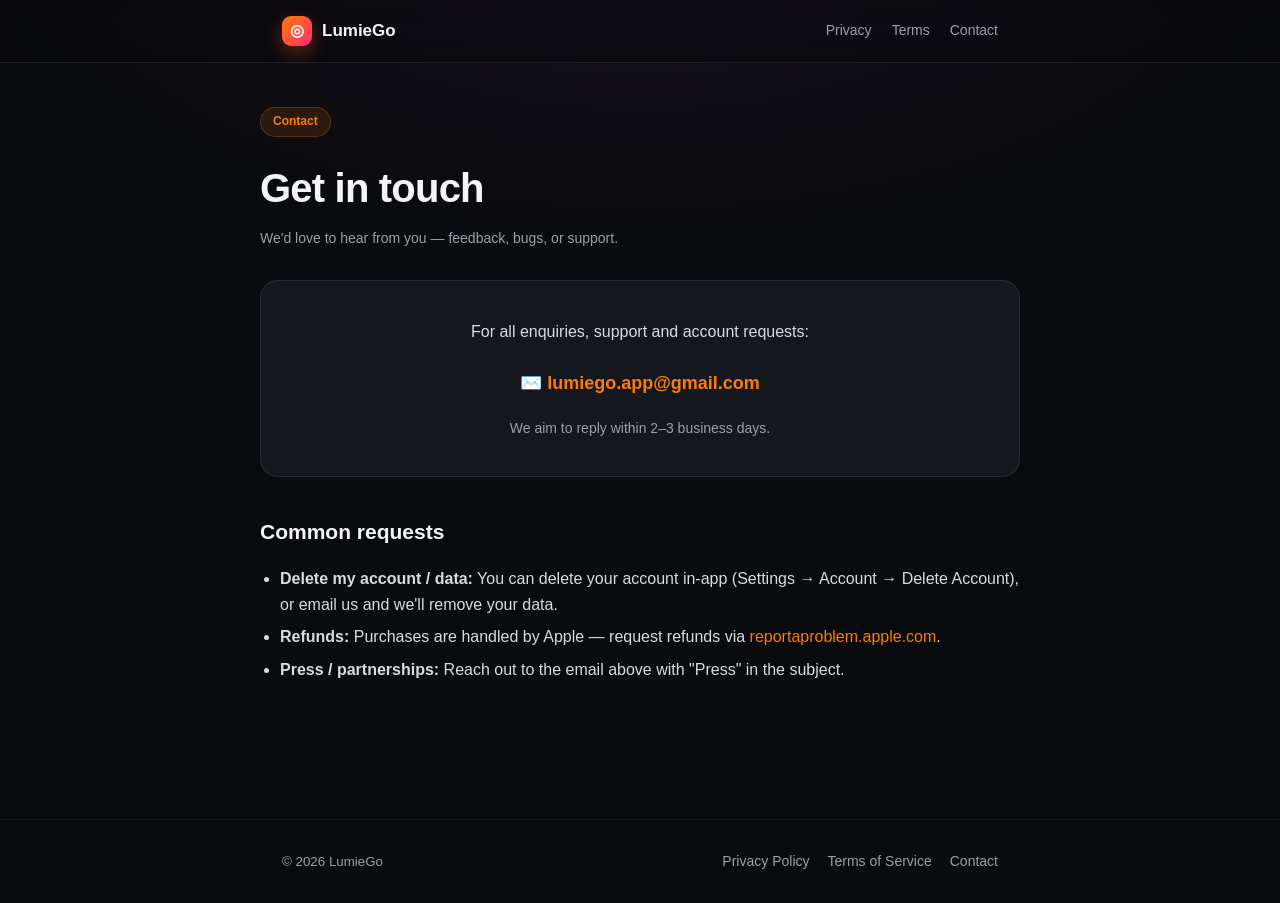
==== contact.html @ e359f2d5 "LumieGo website: landing, privacy, terms, contact" ====
<!DOCTYPE html>
<html lang="en">
<head>
  <meta charset="UTF-8" />
  <meta name="viewport" content="width=device-width, initial-scale=1.0" />
  <title>Contact — LumieGo</title>
  <meta name="description" content="Get in touch with the LumieGo team." />
  <link rel="stylesheet" href="styles.css" />
</head>
<body>
  <nav class="nav">
    <div class="wrap">
      <a class="brand" href="index.html" style="color:inherit"><span class="logo">◎</span> LumieGo</a>
      <div class="nav-links">
        <a href="privacy.html">Privacy</a>
        <a href="terms.html">Terms</a>
        <a class="keep" href="contact.html">Contact</a>
      </div>
    </div>
  </nav>

  <main class="wrap doc">
    <span class="pill">Contact</span>
    <h1>Get in touch</h1>
    <p class="updated">We'd love to hear from you — feedback, bugs, or support.</p>

    <div class="card contact-card">
      <p>For all enquiries, support and account requests:</p>
      <a class="email-btn" href="mailto:lumiego.app@gmail.com">✉️ lumiego.app@gmail.com</a>
      <p style="margin-top:18px;color:var(--muted);font-size:14px;">We aim to reply within 2–3 business days.</p>
    </div>

    <h2>Common requests</h2>
    <ul>
      <li><strong>Delete my account / data:</strong> You can delete your account in-app (Settings → Account → Delete Account), or email us and we'll remove your data.</li>
      <li><strong>Refunds:</strong> Purchases are handled by Apple — request refunds via <a href="https://reportaproblem.apple.com">reportaproblem.apple.com</a>.</li>
      <li><strong>Press / partnerships:</strong> Reach out to the email above with "Press" in the subject.</li>
    </ul>
  </main>

  <footer class="footer">
    <div class="wrap">
      <small>© 2026 LumieGo</small>
      <div class="links">
        <a href="privacy.html">Privacy Policy</a>
        <a href="terms.html">Terms of Service</a>
        <a href="contact.html">Contact</a>
      </div>
    </div>
  </footer>
</body>
</html>
---- styles.css ----
/* LumieGo — shared styles */
:root {
  --bg: #0a0b0e;
  --bg-soft: #12141a;
  --card: #15171f;
  --text: #f4f5f7;
  --muted: #9aa0ab;
  --line: rgba(255, 255, 255, 0.08);
  --brand-a: #ff7a00;
  --brand-b: #ff2d75;
  --radius: 18px;
  --maxw: 760px;
}

* { box-sizing: border-box; }

html { scroll-behavior: smooth; }

body {
  margin: 0;
  background: radial-gradient(1200px 600px at 50% -10%, #1a1320 0%, var(--bg) 55%) no-repeat;
  color: var(--text);
  font-family: -apple-system, BlinkMacSystemFont, "Segoe UI", Roboto, Helvetica, Arial, sans-serif;
  line-height: 1.65;
  -webkit-font-smoothing: antialiased;
}

a { color: var(--brand-a); text-decoration: none; }
a:hover { text-decoration: underline; }

.wrap { max-width: var(--maxw); margin: 0 auto; padding: 0 22px; }

/* Nav */
.nav {
  position: sticky; top: 0; z-index: 10;
  backdrop-filter: saturate(180%) blur(14px);
  background: rgba(10, 11, 14, 0.7);
  border-bottom: 1px solid var(--line);
}
.nav .wrap {
  display: flex; align-items: center; justify-content: space-between;
  height: 62px;
}
.brand { display: flex; align-items: center; gap: 10px; font-weight: 700; font-size: 17px; }
.logo {
  width: 30px; height: 30px; border-radius: 9px;
  background: linear-gradient(135deg, var(--brand-a), var(--brand-b));
  display: grid; place-items: center; color: #fff; font-size: 16px;
  box-shadow: 0 6px 18px rgba(255, 90, 30, 0.35);
}
.nav-links { display: flex; gap: 20px; font-size: 14px; }
.nav-links a { color: var(--muted); }
.nav-links a:hover { color: var(--text); text-decoration: none; }

/* Hero */
.hero { text-align: center; padding: 76px 0 40px; }
.hero .logo-lg {
  width: 84px; height: 84px; border-radius: 22px; margin: 0 auto 22px;
  background: linear-gradient(135deg, var(--brand-a), var(--brand-b));
  display: grid; place-items: center; color: #fff; font-size: 42px;
  box-shadow: 0 14px 40px rgba(255, 90, 30, 0.4);
}
.hero h1 { font-size: clamp(34px, 6vw, 52px); margin: 0 0 12px; letter-spacing: -0.02em; }
.hero p { color: var(--muted); font-size: 18px; max-width: 520px; margin: 0 auto; }

.gradient-text {
  background: linear-gradient(135deg, var(--brand-a), var(--brand-b));
  -webkit-background-clip: text; background-clip: text; color: transparent;
}

/* Buttons */
.cta { display: flex; gap: 14px; justify-content: center; flex-wrap: wrap; margin-top: 30px; }
.btn {
  display: inline-flex; align-items: center; gap: 8px;
  padding: 13px 22px; border-radius: 999px; font-weight: 600; font-size: 15px;
  border: 1px solid var(--line);
}
.btn-primary {
  background: linear-gradient(135deg, var(--brand-a), var(--brand-b));
  color: #fff; border: none;
}
.btn-primary:hover { text-decoration: none; opacity: 0.92; }
.btn-ghost { color: var(--text); background: var(--card); }
.btn-ghost:hover { text-decoration: none; border-color: rgba(255,255,255,0.2); }

/* Feature grid */
.features { display: grid; grid-template-columns: repeat(3, 1fr); gap: 16px; margin: 56px 0; }
.feature {
  background: var(--card); border: 1px solid var(--line); border-radius: var(--radius);
  padding: 22px; text-align: left;
}
.feature .ic { font-size: 24px; margin-bottom: 10px; }
.feature h3 { margin: 0 0 6px; font-size: 16px; }
.feature p { margin: 0; color: var(--muted); font-size: 14px; }

/* Legal / content pages */
.doc { padding: 44px 0 80px; }
.doc h1 { font-size: clamp(30px, 5vw, 40px); margin: 0 0 6px; letter-spacing: -0.02em; }
.doc .updated { color: var(--muted); font-size: 14px; margin: 0 0 30px; }
.doc h2 { font-size: 21px; margin: 38px 0 10px; }
.doc h3 { font-size: 16px; margin: 24px 0 8px; }
.doc p, .doc li { color: #d8dbe2; }
.doc ul { padding-left: 20px; }
.doc li { margin: 6px 0; }
.doc .card {
  background: var(--card); border: 1px solid var(--line); border-radius: var(--radius);
  padding: 22px 24px; margin: 22px 0;
}
.pill {
  display: inline-block; font-size: 12px; font-weight: 600; color: var(--brand-a);
  background: rgba(255, 122, 0, 0.12); border: 1px solid rgba(255,122,0,0.25);
  padding: 4px 12px; border-radius: 999px; margin-bottom: 18px;
}

/* Contact */
.contact-card { text-align: center; }
.email-btn {
  display: inline-flex; align-items: center; gap: 10px; font-size: 18px; font-weight: 600;
  margin-top: 8px;
}

/* Footer */
.footer { border-top: 1px solid var(--line); padding: 30px 0; margin-top: 40px; }
.footer .wrap { display: flex; align-items: center; justify-content: space-between; flex-wrap: wrap; gap: 12px; }
.footer .links { display: flex; gap: 18px; font-size: 14px; }
.footer .links a { color: var(--muted); }
.footer small { color: var(--muted); }

@media (max-width: 640px) {
  .features { grid-template-columns: 1fr; }
  .nav-links { gap: 14px; }
  .nav-links a:not(.keep) { display: none; }
}
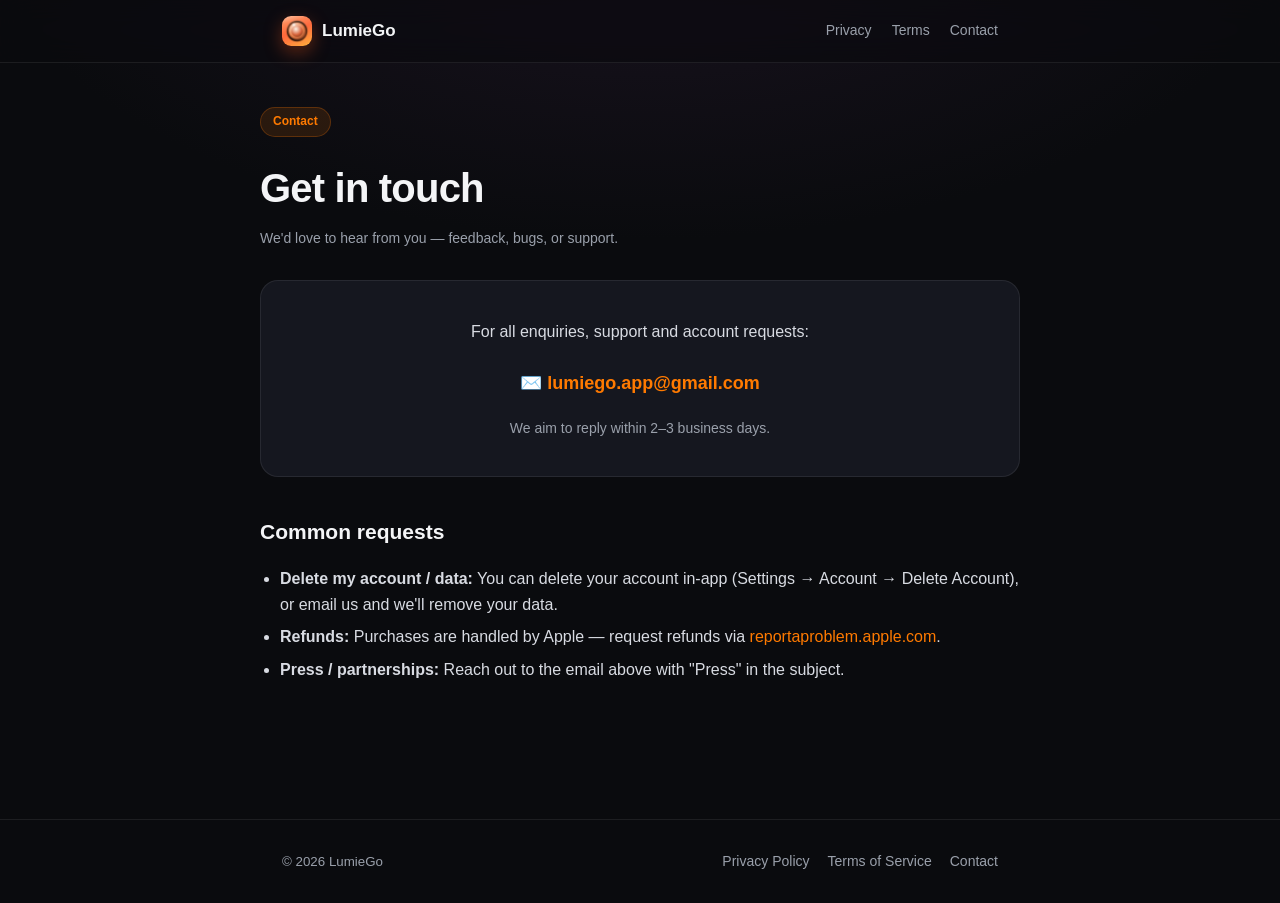
==== commit 5199306c: "Use LumieGo logo image across all pages" ====
--- a/contact.html
+++ b/contact.html
@@ -10,7 +10,7 @@
 <body>
   <nav class="nav">
     <div class="wrap">
-      <a class="brand" href="index.html" style="color:inherit"><span class="logo">◎</span> LumieGo</a>
+      <a class="brand" href="index.html" style="color:inherit"><img class="logo" src="logo.png" alt="LumieGo" /> LumieGo</a>
       <div class="nav-links">
         <a href="privacy.html">Privacy</a>
         <a href="terms.html">Terms</a>
--- a/styles.css
+++ b/styles.css
@@ -131,3 +131,7 @@
   .nav-links { gap: 14px; }
   .nav-links a:not(.keep) { display: none; }
 }
+
+/* Image logos (replacing the text mark) */
+img.logo { object-fit: cover; display: block; }
+img.logo-lg { object-fit: cover; display: block; }
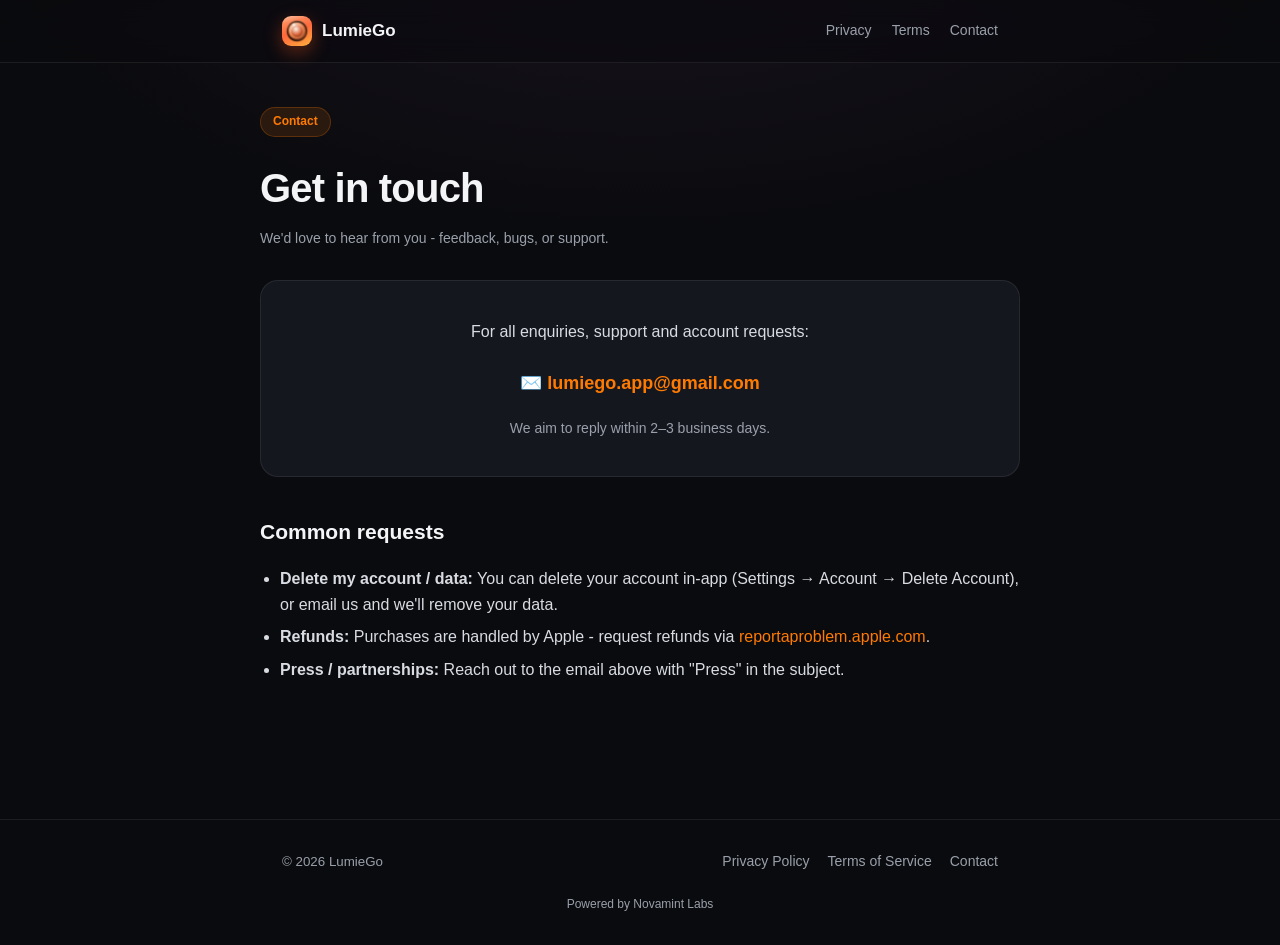
==== commit f4aded13: "New home page, remove em dashes, add Powered by Novamint Labs" ====
--- a/contact.html
+++ b/contact.html
@@ -3,7 +3,7 @@
 <head>
   <meta charset="UTF-8" />
   <meta name="viewport" content="width=device-width, initial-scale=1.0" />
-  <title>Contact — LumieGo</title>
+  <title>Contact - LumieGo</title>
   <meta name="description" content="Get in touch with the LumieGo team." />
   <link rel="stylesheet" href="styles.css" />
 </head>
@@ -22,7 +22,7 @@
   <main class="wrap doc">
     <span class="pill">Contact</span>
     <h1>Get in touch</h1>
-    <p class="updated">We'd love to hear from you — feedback, bugs, or support.</p>
+    <p class="updated">We'd love to hear from you - feedback, bugs, or support.</p>
 
     <div class="card contact-card">
       <p>For all enquiries, support and account requests:</p>
@@ -33,7 +33,7 @@
     <h2>Common requests</h2>
     <ul>
       <li><strong>Delete my account / data:</strong> You can delete your account in-app (Settings → Account → Delete Account), or email us and we'll remove your data.</li>
-      <li><strong>Refunds:</strong> Purchases are handled by Apple — request refunds via <a href="https://reportaproblem.apple.com">reportaproblem.apple.com</a>.</li>
+      <li><strong>Refunds:</strong> Purchases are handled by Apple - request refunds via <a href="https://reportaproblem.apple.com">reportaproblem.apple.com</a>.</li>
       <li><strong>Press / partnerships:</strong> Reach out to the email above with "Press" in the subject.</li>
     </ul>
   </main>
@@ -46,6 +46,7 @@
         <a href="terms.html">Terms of Service</a>
         <a href="contact.html">Contact</a>
       </div>
+      <div class="powered">Powered by Novamint Labs</div>
     </div>
   </footer>
 </body>
--- a/styles.css
+++ b/styles.css
@@ -135,3 +135,16 @@
 /* Image logos (replacing the text mark) */
 img.logo { object-fit: cover; display: block; }
 img.logo-lg { object-fit: cover; display: block; }
+
+/* Home page sections */
+.section-title { text-align: center; font-size: clamp(26px, 4vw, 34px); margin: 46px 0 8px; letter-spacing: -0.02em; }
+.section-sub { text-align: center; color: var(--muted); margin: 0 auto 14px; max-width: 520px; }
+.steps { display: grid; grid-template-columns: repeat(3, 1fr); gap: 16px; margin: 30px 0; }
+.step { background: var(--card); border: 1px solid var(--line); border-radius: var(--radius); padding: 24px; text-align: center; }
+.step .num { width: 34px; height: 34px; border-radius: 50%; margin: 0 auto 12px; color: #fff; font-weight: 700;
+  background: linear-gradient(135deg, var(--brand-a), var(--brand-b)); display: grid; place-items: center; }
+.step h3 { margin: 0 0 6px; font-size: 16px; }
+.step p { margin: 0; color: var(--muted); font-size: 14px; }
+.band { text-align: center; background: var(--card); border: 1px solid var(--line); border-radius: 24px; padding: 44px 24px; margin: 56px 0; }
+.footer .powered { color: var(--muted); font-size: 12px; width: 100%; text-align: center; margin-top: 10px; }
+@media (max-width: 640px) { .steps { grid-template-columns: 1fr; } }
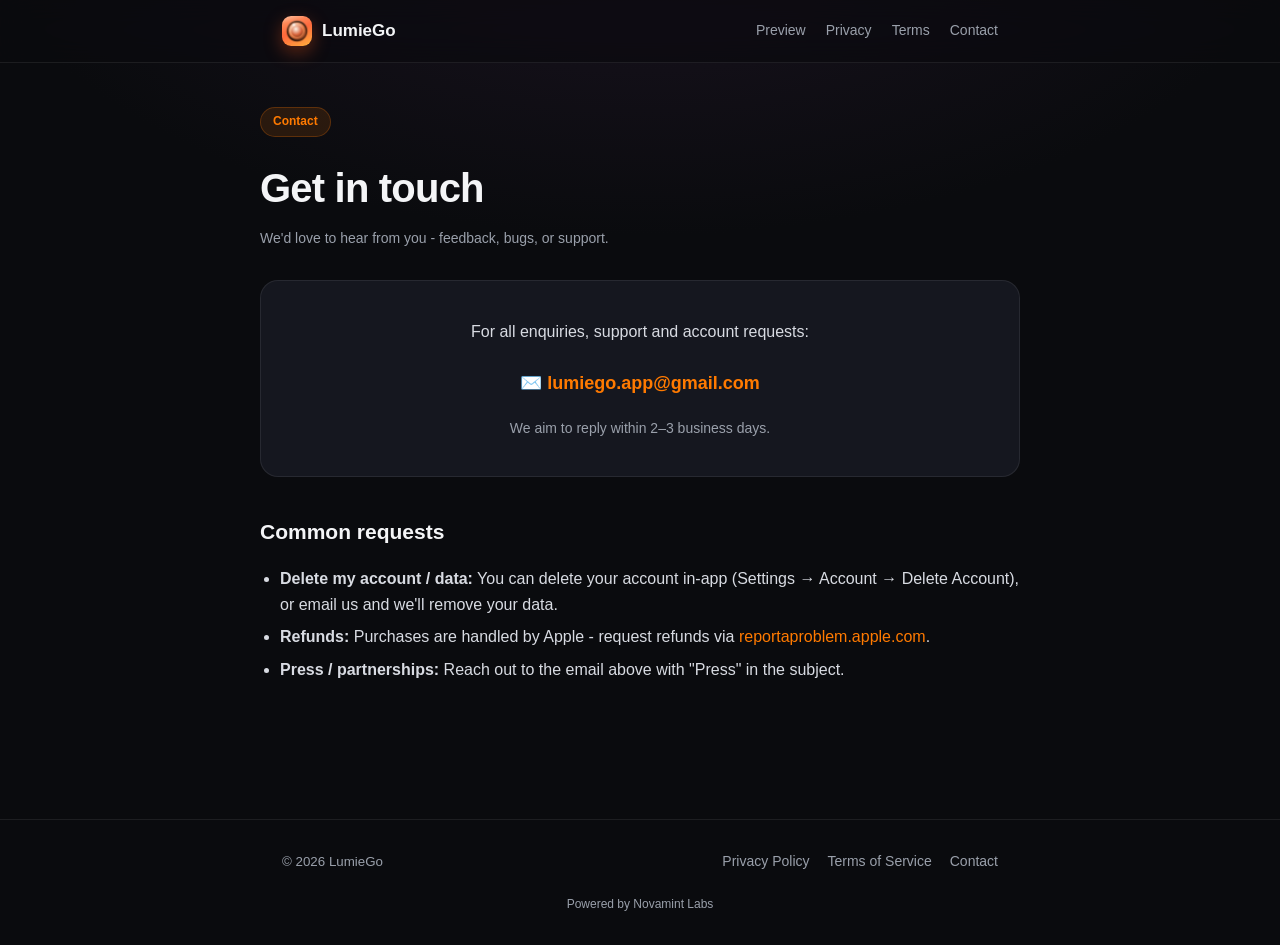
==== commit 8b7ba67c: "Add Preview tab with 7 LumieGo screenshots New preview.html shows a responsive 3-column gallery of t" ====
--- a/contact.html
+++ b/contact.html
@@ -12,6 +12,7 @@
     <div class="wrap">
       <a class="brand" href="index.html" style="color:inherit"><img class="logo" src="logo.png" alt="LumieGo" /> LumieGo</a>
       <div class="nav-links">
+        <a href="preview.html">Preview</a>
         <a href="privacy.html">Privacy</a>
         <a href="terms.html">Terms</a>
         <a class="keep" href="contact.html">Contact</a>
--- a/styles.css
+++ b/styles.css
@@ -1,4 +1,4 @@
-/* LumieGo — shared styles */
+/* LumieGo - shared styles */
 :root {
   --bg: #0a0b0e;
   --bg-soft: #12141a;
@@ -148,3 +148,60 @@
 .band { text-align: center; background: var(--card); border: 1px solid var(--line); border-radius: 24px; padding: 44px 24px; margin: 56px 0; }
 .footer .powered { color: var(--muted); font-size: 12px; width: 100%; text-align: center; margin-top: 10px; }
 @media (max-width: 640px) { .steps { grid-template-columns: 1fr; } }
+
+/* Preview gallery */
+.preview-grid {
+  display: grid;
+  grid-template-columns: repeat(3, 1fr);
+  gap: 22px;
+  margin: 30px 0 50px;
+}
+.preview-card {
+  margin: 0;
+  background: var(--card);
+  border: 1px solid var(--line);
+  border-radius: var(--radius);
+  overflow: hidden;
+  transition: transform 0.25s ease, border-color 0.25s ease, box-shadow 0.25s ease;
+}
+.preview-card:hover {
+  transform: translateY(-4px);
+  border-color: rgba(255, 122, 0, 0.35);
+  box-shadow: 0 18px 40px rgba(255, 90, 30, 0.10);
+}
+.preview-card img {
+  display: block;
+  width: 100%;
+  height: auto;
+  background: #000;
+}
+.preview-card figcaption { padding: 18px 20px 22px; }
+.preview-card h3 { margin: 6px 0 6px; font-size: 17px; }
+.preview-card p { margin: 0; color: var(--muted); font-size: 14px; line-height: 1.55; }
+.preview-tag {
+  display: inline-block;
+  font-size: 11px;
+  font-weight: 700;
+  letter-spacing: 0.06em;
+  text-transform: uppercase;
+  color: var(--brand-a);
+  background: rgba(255, 122, 0, 0.10);
+  border: 1px solid rgba(255, 122, 0, 0.22);
+  padding: 3px 10px;
+  border-radius: 999px;
+}
+@media (max-width: 900px) { .preview-grid { grid-template-columns: repeat(2, 1fr); } }
+@media (max-width: 600px) { .preview-grid { grid-template-columns: 1fr; gap: 16px; } }
+
+/* Pricing */
+.pricing { display: grid; grid-template-columns: repeat(2, 1fr); gap: 16px; margin: 30px 0 10px; }
+.price-card { position: relative; background: var(--card); border: 1px solid var(--line); border-radius: var(--radius); padding: 28px 24px; text-align: center; }
+.price-card.featured { border-color: rgba(255,122,0,0.5); box-shadow: 0 0 0 1px rgba(255,122,0,0.25), 0 16px 40px rgba(255,90,30,0.12); }
+.price-card h3 { margin: 0 0 8px; font-size: 17px; }
+.price-card .price { font-size: 34px; font-weight: 800; letter-spacing: -0.02em; }
+.price-card .price span { font-size: 14px; font-weight: 500; color: var(--muted); }
+.price-card p { color: var(--muted); font-size: 14px; margin: 10px 0 0; }
+.price-card .tag { position: absolute; top: -11px; left: 50%; transform: translateX(-50%);
+  background: linear-gradient(135deg, var(--brand-a), var(--brand-b)); color: #fff;
+  font-size: 11px; font-weight: 700; padding: 4px 12px; border-radius: 999px; }
+@media (max-width: 640px) { .pricing { grid-template-columns: 1fr; } }
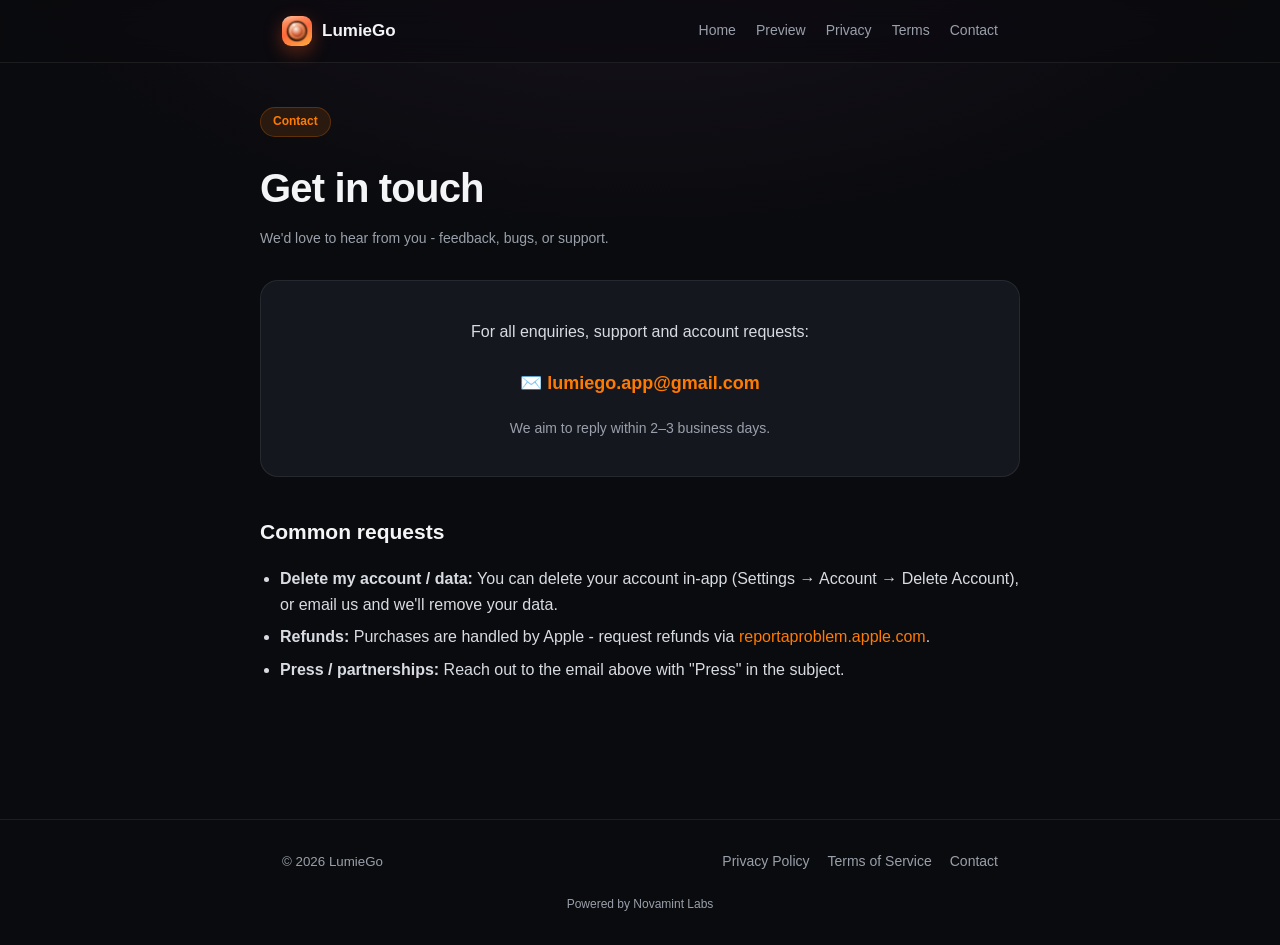
==== commit 7cdb4365: "Add Home link to nav on legal and contact pages privacy.html, terms.html and contact.html now expose" ====
--- a/contact.html
+++ b/contact.html
@@ -12,6 +12,7 @@
     <div class="wrap">
       <a class="brand" href="index.html" style="color:inherit"><img class="logo" src="logo.png" alt="LumieGo" /> LumieGo</a>
       <div class="nav-links">
+        <a href="index.html">Home</a>
         <a href="preview.html">Preview</a>
         <a href="privacy.html">Privacy</a>
         <a href="terms.html">Terms</a>
--- a/styles.css
+++ b/styles.css
@@ -152,9 +152,10 @@
 /* Preview gallery */
 .preview-grid {
   display: grid;
-  grid-template-columns: repeat(3, 1fr);
-  gap: 22px;
-  margin: 30px 0 50px;
+  grid-template-columns: repeat(2, 1fr);
+  gap: 24px;
+  margin: 36px auto 60px;
+  max-width: 880px;
 }
 .preview-card {
   margin: 0;
@@ -162,21 +163,31 @@
   border: 1px solid var(--line);
   border-radius: var(--radius);
   overflow: hidden;
-  transition: transform 0.25s ease, border-color 0.25s ease, box-shadow 0.25s ease;
+  display: flex;
+  flex-direction: column;
+  transition: transform 0.3s ease, border-color 0.3s ease, box-shadow 0.3s ease;
 }
 .preview-card:hover {
   transform: translateY(-4px);
   border-color: rgba(255, 122, 0, 0.35);
-  box-shadow: 0 18px 40px rgba(255, 90, 30, 0.10);
-}
-.preview-card img {
+  box-shadow: 0 18px 40px rgba(255, 90, 30, 0.12);
+}
+.preview-card .shot {
   display: block;
   width: 100%;
-  height: auto;
+  aspect-ratio: 1284 / 2778;
   background: #000;
-}
-.preview-card figcaption { padding: 18px 20px 22px; }
-.preview-card h3 { margin: 6px 0 6px; font-size: 17px; }
+  overflow: hidden;
+}
+.preview-card .shot img {
+  display: block;
+  width: 100%;
+  height: 100%;
+  object-fit: cover;
+  object-position: center top;
+}
+.preview-card figcaption { padding: 20px 22px 24px; }
+.preview-card h3 { margin: 8px 0 6px; font-size: 17px; }
 .preview-card p { margin: 0; color: var(--muted); font-size: 14px; line-height: 1.55; }
 .preview-tag {
   display: inline-block;
@@ -190,8 +201,29 @@
   padding: 3px 10px;
   border-radius: 999px;
 }
-@media (max-width: 900px) { .preview-grid { grid-template-columns: repeat(2, 1fr); } }
-@media (max-width: 600px) { .preview-grid { grid-template-columns: 1fr; gap: 16px; } }
+@media (max-width: 600px) {
+  .preview-grid { grid-template-columns: 1fr; gap: 18px; }
+  .preview-card .shot { aspect-ratio: 9 / 16; }
+}
+
+/* Scroll-in animation - cards alternate sliding from left/right */
+.preview-card {
+  opacity: 0;
+  transform: translateX(-60px);
+  transition:
+    opacity 0.7s cubic-bezier(0.16, 1, 0.3, 1),
+    transform 0.7s cubic-bezier(0.16, 1, 0.3, 1),
+    border-color 0.3s ease,
+    box-shadow 0.3s ease;
+}
+.preview-card:nth-child(even) { transform: translateX(60px); }
+.preview-card.is-visible {
+  opacity: 1;
+  transform: translateX(0);
+}
+@media (prefers-reduced-motion: reduce) {
+  .preview-card { opacity: 1; transform: none; transition: none; }
+}
 
 /* Pricing */
 .pricing { display: grid; grid-template-columns: repeat(2, 1fr); gap: 16px; margin: 30px 0 10px; }
